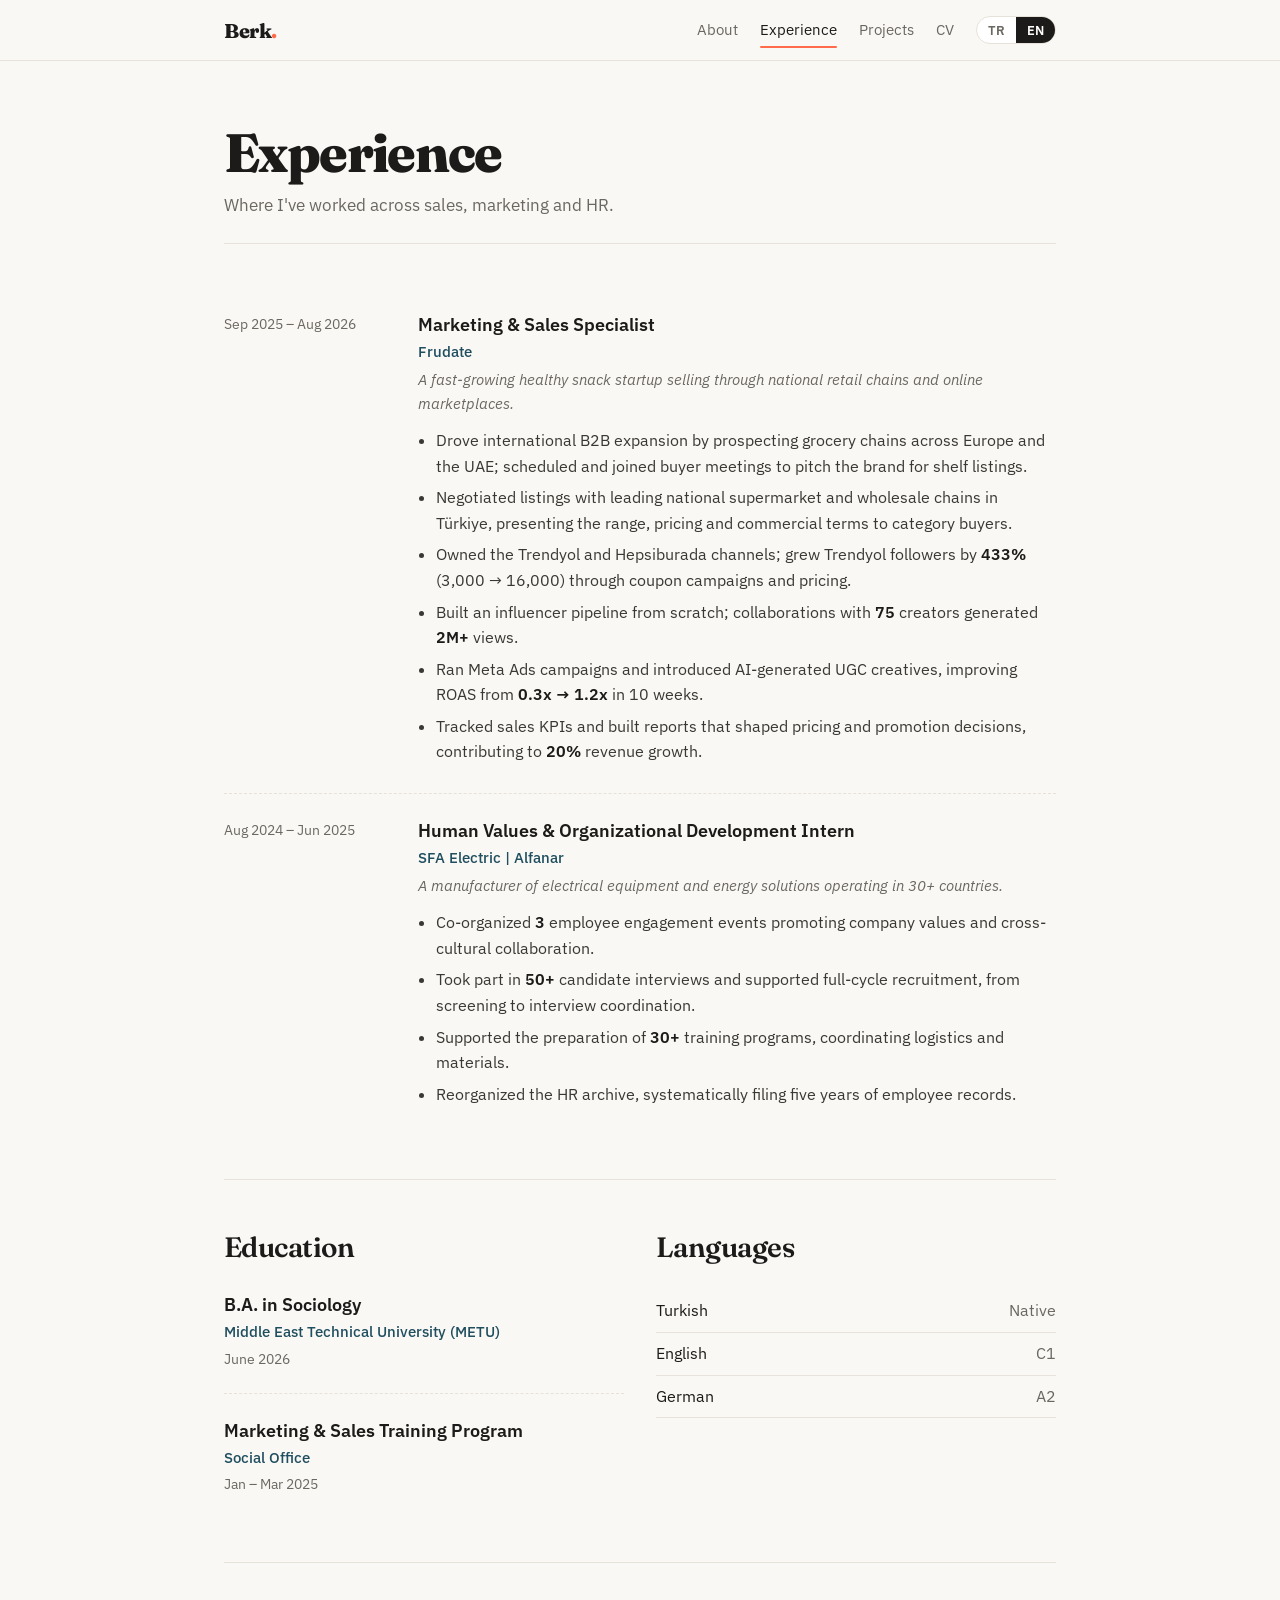
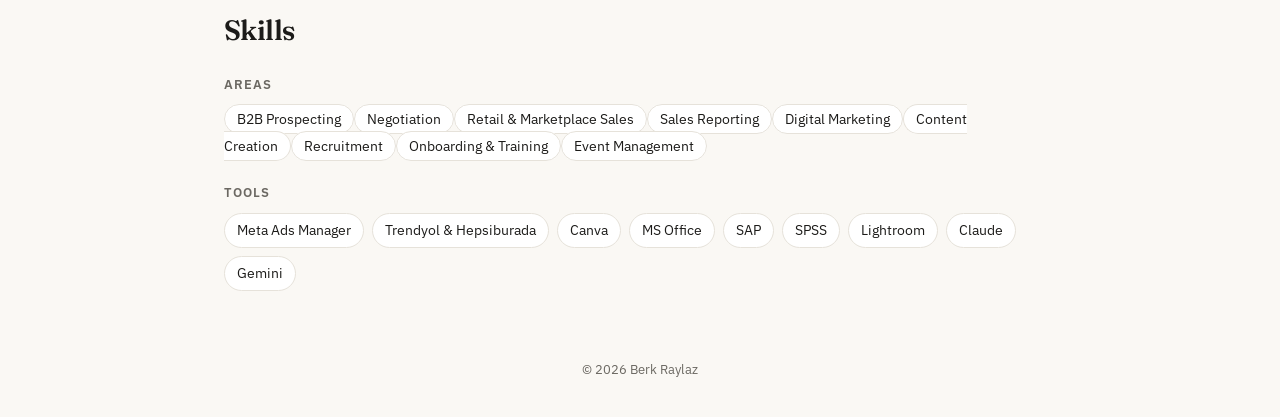
==== experience.html @ 02906b7f "Split site into Home, Experience and Projects pages; add CV PDFs Co-Authored-By: Claude Opus 5.5 <no" ====
<!DOCTYPE html>
<html lang="tr">
<head>
<meta charset="UTF-8">
<meta name="viewport" content="width=device-width, initial-scale=1.0">
<title>Deneyim · Experience — Berk Raylaz</title>
<link rel="preconnect" href="https://fonts.googleapis.com">
<link rel="preconnect" href="https://fonts.gstatic.com" crossorigin>
<link href="https://fonts.googleapis.com/css2?family=Fraunces:opsz,wght@9..144,400;9..144,600;9..144,800&family=IBM+Plex+Sans:wght@400;500;600&family=Caveat:wght@600&display=swap" rel="stylesheet">
<link rel="stylesheet" href="style.css">
</head>
<body data-page="experience">
<main class="wrap">

  <header class="page-head">
    <h1><span data-tr>Deneyim</span><span data-en>Experience</span></h1>
    <p><span data-tr>Satış, pazarlama ve insan kaynakları alanlarında çalıştığım yerler.</span><span data-en>Where I've worked across sales, marketing and HR.</span></p>
  </header>

  <section class="rv">
    <div class="job">
      <div class="date"><span data-tr>Eyl 2025 – Ağu 2026</span><span data-en>Sep 2025 – Aug 2026</span></div>
      <div>
        <h3><span data-tr>Pazarlama ve Satış Uzmanı</span><span data-en>Marketing &amp; Sales Specialist</span></h3>
        <div class="co">Frudate</div>
        <div class="desc"><span data-tr>Ulusal market zincirleri ve online pazaryerleri üzerinden satış yapan, hızla büyüyen bir sağlıklı atıştırmalık girişimi.</span><span data-en>A fast-growing healthy snack startup selling through national retail chains and online marketplaces.</span></div>
        <ul data-tr>
          <li>Avrupa ve BAE'deki market zincirlerine yönelik müşteri araştırması yaparak uluslararası B2B büyümesine öncülük ettim; raf listelemesi için alıcı görüşmeleri ayarlayıp markayı sundum.</li>
          <li>Türkiye'nin önde gelen ulusal süpermarket ve toptan satış zincirleriyle listeleme müzakereleri yürüttüm; kategori alıcılarına ürün gamını, fiyatlandırmayı ve ticari koşulları sundum.</li>
          <li>Trendyol ve Hepsiburada kanallarını yönettim; kupon kampanyaları ve fiyat düzenlemeleriyle Trendyol takipçisini <span class="num">%433</span> artırdım (3.000 → 16.000).</li>
          <li>Influencer pazarlama sürecini sıfırdan kurdum; <span class="num">75</span> içerik üreticisiyle iş birliği <span class="num">2M+</span> görüntülenme sağladı.</li>
          <li>Meta Ads kampanyalarını yönettim ve yapay zekâ destekli UGC kreatiflerini devreye alarak ROAS'ı 10 haftada <span class="num">0,3x → 1,2x</span>'e yükselttim.</li>
          <li>Satış KPI'larını takip edip fiyat ve promosyon kararlarına yön veren raporlar hazırladım; <span class="num">%20</span> gelir artışına katkı sağladım.</li>
        </ul>
        <ul data-en>
          <li>Drove international B2B expansion by prospecting grocery chains across Europe and the UAE; scheduled and joined buyer meetings to pitch the brand for shelf listings.</li>
          <li>Negotiated listings with leading national supermarket and wholesale chains in Türkiye, presenting the range, pricing and commercial terms to category buyers.</li>
          <li>Owned the Trendyol and Hepsiburada channels; grew Trendyol followers by <span class="num">433%</span> (3,000 → 16,000) through coupon campaigns and pricing.</li>
          <li>Built an influencer pipeline from scratch; collaborations with <span class="num">75</span> creators generated <span class="num">2M+</span> views.</li>
          <li>Ran Meta Ads campaigns and introduced AI-generated UGC creatives, improving ROAS from <span class="num">0.3x → 1.2x</span> in 10 weeks.</li>
          <li>Tracked sales KPIs and built reports that shaped pricing and promotion decisions, contributing to <span class="num">20%</span> revenue growth.</li>
        </ul>
      </div>
    </div>

    <div class="job">
      <div class="date"><span data-tr>Ağu 2024 – Haz 2025</span><span data-en>Aug 2024 – Jun 2025</span></div>
      <div>
        <h3><span data-tr>İnsani Değerler ve Org. Gelişim Stajyeri</span><span data-en>Human Values &amp; Organizational Development Intern</span></h3>
        <div class="co">SFA Electric | Alfanar</div>
        <div class="desc"><span data-tr>30'dan fazla ülkede faaliyet gösteren elektrik ekipmanları ve enerji çözümleri üreticisi.</span><span data-en>A manufacturer of electrical equipment and energy solutions operating in 30+ countries.</span></div>
        <ul data-tr>
          <li>Şirket değerlerini ve kültürlerarası iş birliğini destekleyen <span class="num">3</span> çalışan bağlılığı etkinliğinin organizasyonunda yer aldım.</li>
          <li><span class="num">50+</span> aday mülakatına katıldım; ön değerlendirmeden mülakat koordinasyonuna kadar işe alım süreçlerini destekledim.</li>
          <li><span class="num">30+</span> eğitim programının lojistik ve materyal hazırlığını üstlendim.</li>
          <li>İK arşivini yeniden düzenleyerek son 5 yılın personel dosyalarını sistematik hâle getirdim.</li>
        </ul>
        <ul data-en>
          <li>Co-organized <span class="num">3</span> employee engagement events promoting company values and cross-cultural collaboration.</li>
          <li>Took part in <span class="num">50+</span> candidate interviews and supported full-cycle recruitment, from screening to interview coordination.</li>
          <li>Supported the preparation of <span class="num">30+</span> training programs, coordinating logistics and materials.</li>
          <li>Reorganized the HR archive, systematically filing five years of employee records.</li>
        </ul>
      </div>
    </div>
  </section>

  <section class="rv">
    <div class="grid2">
      <div>
        <h2><span data-tr>Eğitim</span><span data-en>Education</span></h2>
        <div class="job" style="grid-template-columns:1fr;padding-top:0">
          <div>
            <h3><span data-tr>Sosyoloji Lisans</span><span data-en>B.A. in Sociology</span></h3>
            <div class="co"><span data-tr>Orta Doğu Teknik Üniversitesi (ODTÜ)</span><span data-en>Middle East Technical University (METU)</span></div>
            <div class="date"><span data-tr>Haziran 2026</span><span data-en>June 2026</span></div>
          </div>
        </div>
        <div class="job" style="grid-template-columns:1fr">
          <div>
            <h3><span data-tr>Pazarlama ve Satış Eğitim Programı</span><span data-en>Marketing &amp; Sales Training Program</span></h3>
            <div class="co">Social Office</div>
            <div class="date"><span data-tr>Ocak – Mart 2025</span><span data-en>Jan – Mar 2025</span></div>
          </div>
        </div>
      </div>
      <div>
        <h2><span data-tr>Diller</span><span data-en>Languages</span></h2>
        <div class="langrow"><span data-tr>Türkçe</span><span data-en>Turkish</span><span><span data-tr>Ana dil</span><span data-en>Native</span></span></div>
        <div class="langrow"><span data-tr>İngilizce</span><span data-en>English</span><span>C1</span></div>
        <div class="langrow"><span data-tr>Almanca</span><span data-en>German</span><span>A2</span></div>
      </div>
    </div>
  </section>

  <section class="rv">
    <h2><span data-tr>Yetkinlikler</span><span data-en>Skills</span></h2>
    <div class="sub"><span data-tr>Alanlar</span><span data-en>Areas</span></div>
    <div class="tags" data-tr style="margin-bottom:22px">
      <span class="tag">B2B Müşteri Bulma</span><span class="tag">Müzakere</span><span class="tag">Perakende ve Pazaryeri Satışı</span><span class="tag">Satış Raporlama</span><span class="tag">Dijital Pazarlama</span><span class="tag">İçerik Üretimi</span><span class="tag">İşe Alım</span><span class="tag">Oryantasyon ve Eğitim</span><span class="tag">Etkinlik Yönetimi</span>
    </div>
    <div class="tags" data-en style="margin-bottom:22px">
      <span class="tag">B2B Prospecting</span><span class="tag">Negotiation</span><span class="tag">Retail &amp; Marketplace Sales</span><span class="tag">Sales Reporting</span><span class="tag">Digital Marketing</span><span class="tag">Content Creation</span><span class="tag">Recruitment</span><span class="tag">Onboarding &amp; Training</span><span class="tag">Event Management</span>
    </div>
    <div class="sub"><span data-tr>Araçlar</span><span data-en>Tools</span></div>
    <div class="tags">
      <span class="tag">Meta Ads Manager</span><span class="tag">Trendyol &amp; Hepsiburada</span><span class="tag">Canva</span><span class="tag">MS Office</span><span class="tag">SAP</span><span class="tag">SPSS</span><span class="tag">Lightroom</span><span class="tag">Claude</span><span class="tag">Gemini</span>
    </div>
  </section>

</main>
<script src="main.js"></script>
</body>
</html>
---- style.css ----
:root{
  --ink:#1c1b19; --muted:#6b6862; --line:#e6e2da; --paper:#faf8f4; --white:#fff;
  --accent:#1f4e5f;
  --coral:#ff6b4a; --sun:#ffc93c; --teal:#2ec4b6; --plum:#7b5cff; --pink:#ff8fc7;
}
*{box-sizing:border-box;margin:0;padding:0}
html{scroll-behavior:smooth}
body{font-family:'IBM Plex Sans',system-ui,sans-serif;color:var(--ink);background:var(--paper);line-height:1.65;font-size:16.5px;min-height:100vh;display:flex;flex-direction:column}
main{flex:1}
a{color:inherit}
.wrap{max-width:880px;margin:0 auto;padding:0 24px}

/* NAV */
nav{position:sticky;top:0;z-index:10;background:rgba(250,248,244,.9);backdrop-filter:blur(8px);border-bottom:1px solid var(--line)}
nav .wrap{display:flex;align-items:center;justify-content:space-between;height:60px;gap:16px}
.logo{font-family:'Fraunces',serif;font-weight:800;font-size:20px;text-decoration:none;letter-spacing:-.02em}
.logo span{color:var(--coral)}
.links{display:flex;gap:22px;align-items:center;font-size:14.5px}
.links a{text-decoration:none;color:var(--muted);transition:color .2s;position:relative}
.links a:hover,.links a.active{color:var(--ink)}
.links a.active::after{content:"";position:absolute;left:0;right:0;bottom:-6px;height:2px;background:var(--coral);border-radius:2px}
.lang{display:flex;border:1px solid var(--line);border-radius:999px;overflow:hidden;background:var(--white)}
.lang button{border:0;background:none;padding:5px 11px;font:600 12.5px 'IBM Plex Sans',sans-serif;cursor:pointer;color:var(--muted)}
.lang button.on{background:var(--ink);color:var(--white)}
@media(max-width:600px){.links{gap:14px;font-size:13.5px}.logo{font-size:18px}}
@media(max-width:440px){.links a.hide-sm{display:none}}

/* BUTTONS */
.btns{display:flex;gap:12px;flex-wrap:wrap}
.btn{display:inline-block;padding:11px 20px;border-radius:10px;text-decoration:none;font-weight:600;font-size:15px;transition:transform .15s,box-shadow .15s}
.btn.dark{background:var(--ink);color:var(--white)}
.btn.light{border:1.5px solid var(--ink)}
.btn:hover{transform:translateY(-2px);box-shadow:0 6px 16px rgba(0,0,0,.1)}

/* HOME */
.hero{padding:72px 0 40px;display:grid;grid-template-columns:1fr 210px;gap:48px;align-items:center}
.hero h1{font-family:'Fraunces',serif;font-weight:800;font-size:clamp(44px,7vw,68px);line-height:1.02;letter-spacing:-.035em}
.hero .role{margin-top:14px;font-size:19px;color:var(--accent);font-weight:500}
.hero .loc{margin-top:4px;color:var(--muted);font-size:15px}
.hero .bio{margin-top:22px;max-width:560px;color:#33312d}
.hero .bio p{margin-bottom:12px}
.hero .btns{margin-top:24px}
.photo{position:relative;width:210px;height:210px;border-radius:50%;overflow:hidden;background:linear-gradient(135deg,var(--accent),#3d7f93);display:grid;place-items:center;color:#fff;font-family:'Fraunces',serif;font-size:60px;font-weight:600;box-shadow:0 0 0 8px var(--white),0 0 0 9px var(--line)}
.photo img{position:absolute;inset:0;width:100%;height:100%;object-fit:cover}
@media(max-width:680px){.hero{grid-template-columns:1fr;padding-top:40px;gap:28px}.photo{width:140px;height:140px;font-size:42px;order:-1}}

.contact-box{margin:16px 0 72px;padding:32px;border:1px solid var(--line);border-radius:20px;background:var(--white);display:grid;grid-template-columns:1fr auto;gap:24px;align-items:center}
.contact-box h2{margin-bottom:4px}
.contact-box p{color:var(--muted)}
.contact-list{display:flex;flex-direction:column;gap:10px;min-width:240px}
.contact-list a{display:flex;align-items:center;gap:12px;padding:10px 14px;border:1px solid var(--line);border-radius:12px;text-decoration:none;font-size:15px;font-weight:500;transition:border-color .2s,transform .15s}
.contact-list a:hover{border-color:var(--ink);transform:translateX(3px)}
.contact-list .ic{width:26px;height:26px;border-radius:7px;display:grid;place-items:center;font-size:13px;font-weight:700;color:#fff;flex-shrink:0}
@media(max-width:680px){.contact-box{grid-template-columns:1fr;padding:24px}.contact-list{min-width:0}}

/* PAGE HEADER */
.page-head{padding:64px 0 24px}
.page-head h1{font-family:'Fraunces',serif;font-weight:800;font-size:clamp(38px,6vw,54px);letter-spacing:-.03em;line-height:1.05}
.page-head p{margin-top:10px;color:var(--muted);max-width:560px}

/* SERIOUS SECTIONS */
section{padding:44px 0;border-top:1px solid var(--line)}
h2{font-family:'Fraunces',serif;font-weight:600;font-size:28px;letter-spacing:-.02em;margin-bottom:20px}
.job{display:grid;grid-template-columns:170px 1fr;gap:24px;padding:22px 0;border-bottom:1px dashed var(--line)}
.job:last-child{border-bottom:0}
.job .date{color:var(--muted);font-size:14px;padding-top:3px}
.job h3{font-size:18px;font-weight:600}
.job .co{color:var(--accent);font-weight:500;font-size:15px}
.job .desc{color:var(--muted);font-size:14.5px;margin-top:4px;font-style:italic}
.job ul{margin:12px 0 0 18px;color:#3a3833;font-size:15.5px}
.job li{margin-bottom:6px}
.num{font-weight:600;color:var(--ink)}
@media(max-width:680px){.job{grid-template-columns:1fr;gap:4px}}
.grid2{display:grid;grid-template-columns:1fr 1fr;gap:32px}
@media(max-width:680px){.grid2{grid-template-columns:1fr}}
.tags{display:flex;flex-wrap:wrap;gap:8px}
.tag{border:1px solid var(--line);background:var(--white);padding:5px 12px;border-radius:999px;font-size:14px}
.sub{font-size:13px;text-transform:uppercase;letter-spacing:.08em;color:var(--muted);margin-bottom:10px;font-weight:600}
.langrow{display:flex;justify-content:space-between;padding:8px 0;border-bottom:1px solid var(--line);font-size:15.5px}
.langrow span:last-child{color:var(--muted)}

/* COLORFUL (projects page) */
body.fun-page{background:var(--ink);color:#fff}
body.fun-page nav{background:rgba(28,27,25,.85);border-bottom-color:#33312d}
body.fun-page .links a{color:#a9a59d}
body.fun-page .links a:hover,body.fun-page .links a.active{color:#fff}
body.fun-page .logo{color:#fff}
body.fun-page .lang{background:#2a2926;border-color:#3a3833}
body.fun-page .lang button{color:#a9a59d}
body.fun-page .lang button.on{background:#fff;color:var(--ink)}
body.fun-page .page-head p{color:#c9c5bd}
body.fun-page footer{color:#8a867e}
.scribble{font-family:'Caveat',cursive;color:var(--sun);font-weight:600;margin-left:6px}
.blob{position:fixed;border-radius:50%;filter:blur(70px);opacity:.3;pointer-events:none;z-index:-1}
.b1{width:380px;height:380px;background:var(--coral);top:40px;right:-100px;animation:float 9s ease-in-out infinite}
.b2{width:320px;height:320px;background:var(--plum);bottom:-60px;left:-100px;animation:float 11s ease-in-out infinite reverse}
@keyframes float{50%{transform:translate(30px,25px) scale(1.08)}}
.cards{display:grid;grid-template-columns:repeat(2,1fr);gap:22px;padding:24px 0 80px}
@media(max-width:680px){.cards{grid-template-columns:1fr}}
.card{border-radius:20px;padding:28px;color:var(--ink);transition:transform .25s cubic-bezier(.3,1.6,.6,1);position:relative}
.card.c1{background:var(--sun);transform:rotate(-1.2deg)}
.card.c2{background:var(--teal);transform:rotate(1deg)}
.card.c3{background:var(--pink);transform:rotate(.8deg)}
.card.c4{background:var(--coral);transform:rotate(-.9deg)}
.card:hover{transform:rotate(0) translateY(-6px) scale(1.02)}
.card .emoji{font-size:34px;line-height:1}
.card h3{font-family:'Fraunces',serif;font-weight:800;font-size:23px;margin:12px 0 2px;letter-spacing:-.02em}
.card .meta{font-size:13.5px;font-weight:600;opacity:.7;margin-bottom:10px}
.card p{font-size:15px}
.card ul{margin:10px 0 0 18px;font-size:14.5px}
.card li{margin-bottom:4px}
.card .pill{display:inline-block;margin-top:14px;background:var(--ink);color:#fff;padding:5px 12px;border-radius:999px;font-size:13px;font-weight:600;text-decoration:none}
.soon{position:absolute;top:18px;right:18px;background:#fff;padding:3px 10px;border-radius:999px;font-size:12px;font-weight:700;animation:pulse 2s infinite}
@keyframes pulse{50%{transform:scale(1.08)}}

footer{text-align:center;color:var(--muted);font-size:13px;padding:24px 0 36px}

/* reveal */
.rv{opacity:0;transform:translateY(18px);transition:opacity .7s ease,transform .7s ease}
.rv.in{opacity:1;transform:none}
@media(prefers-reduced-motion:reduce){.rv{opacity:1;transform:none}.b1,.b2,.soon{animation:none}}

/* language */
[data-en]{display:none}
html[lang=en] [data-tr]{display:none}
html[lang=en] [data-en]{display:revert}
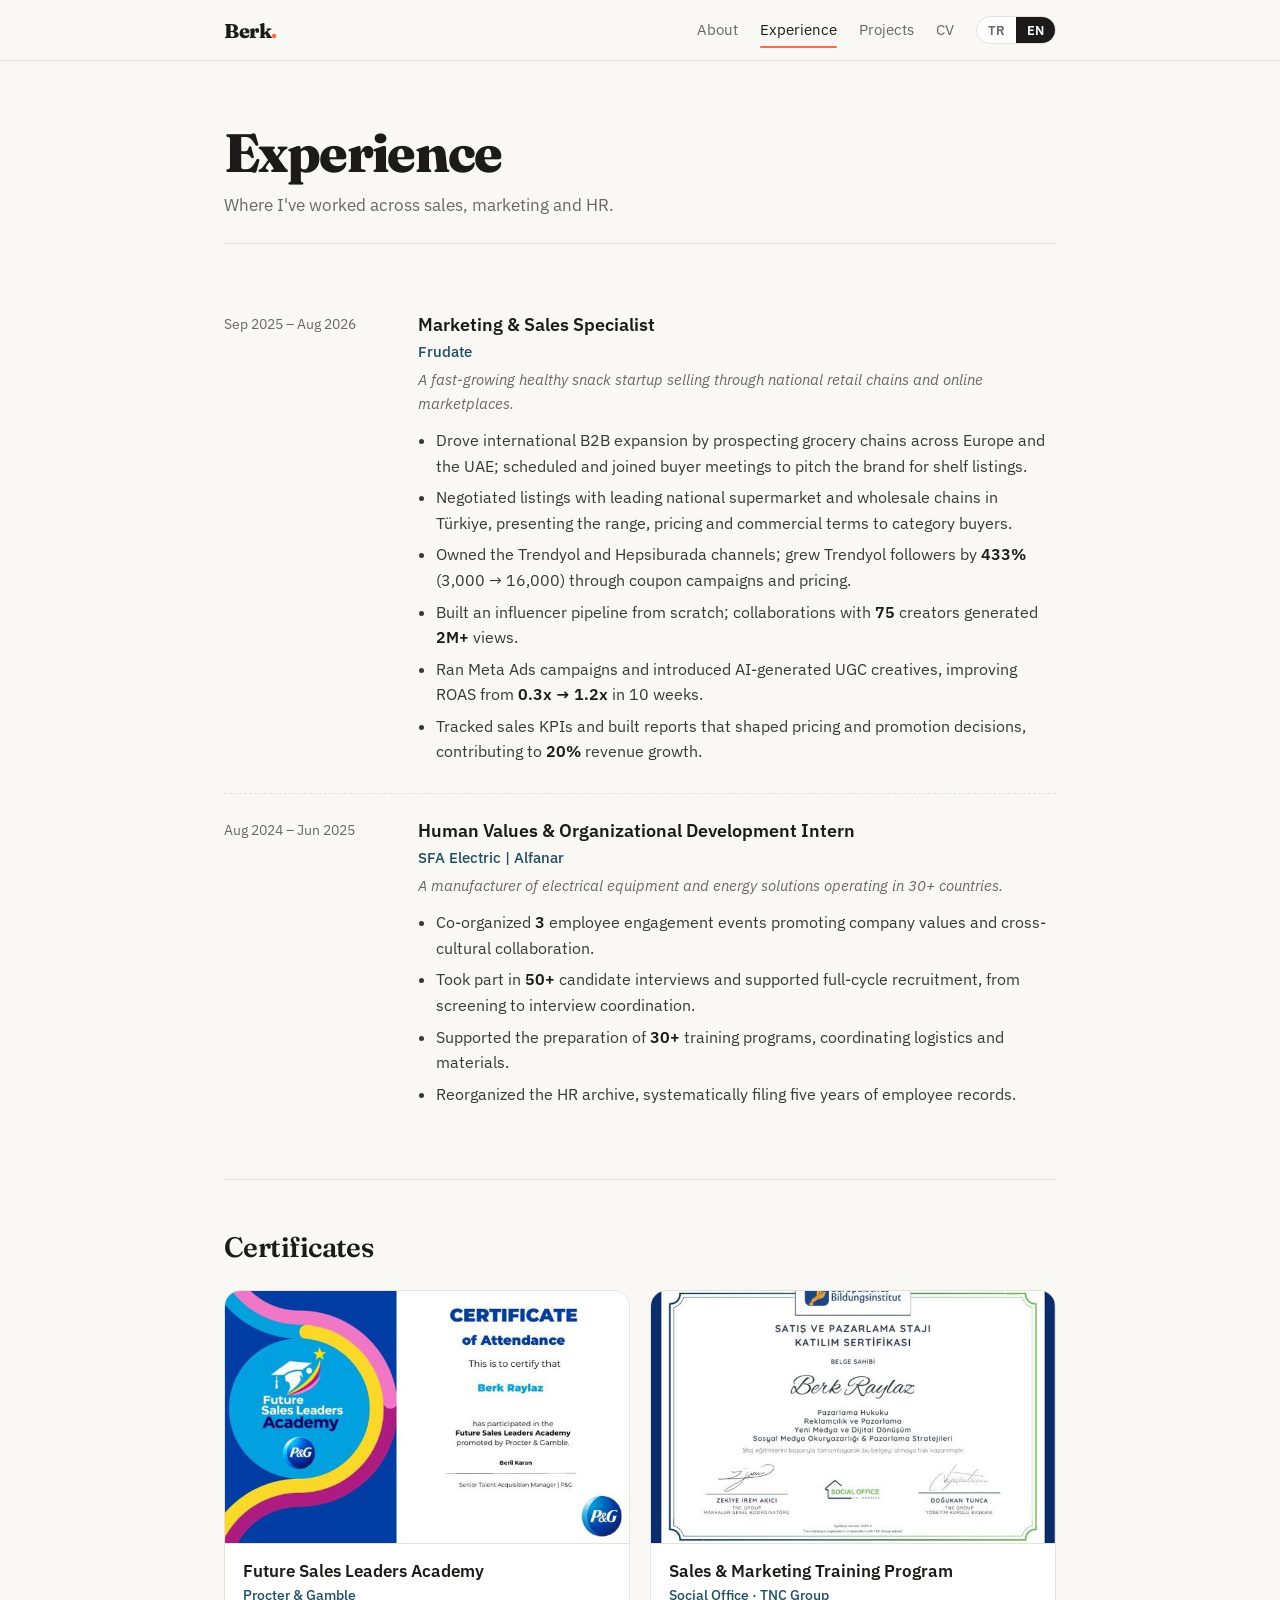
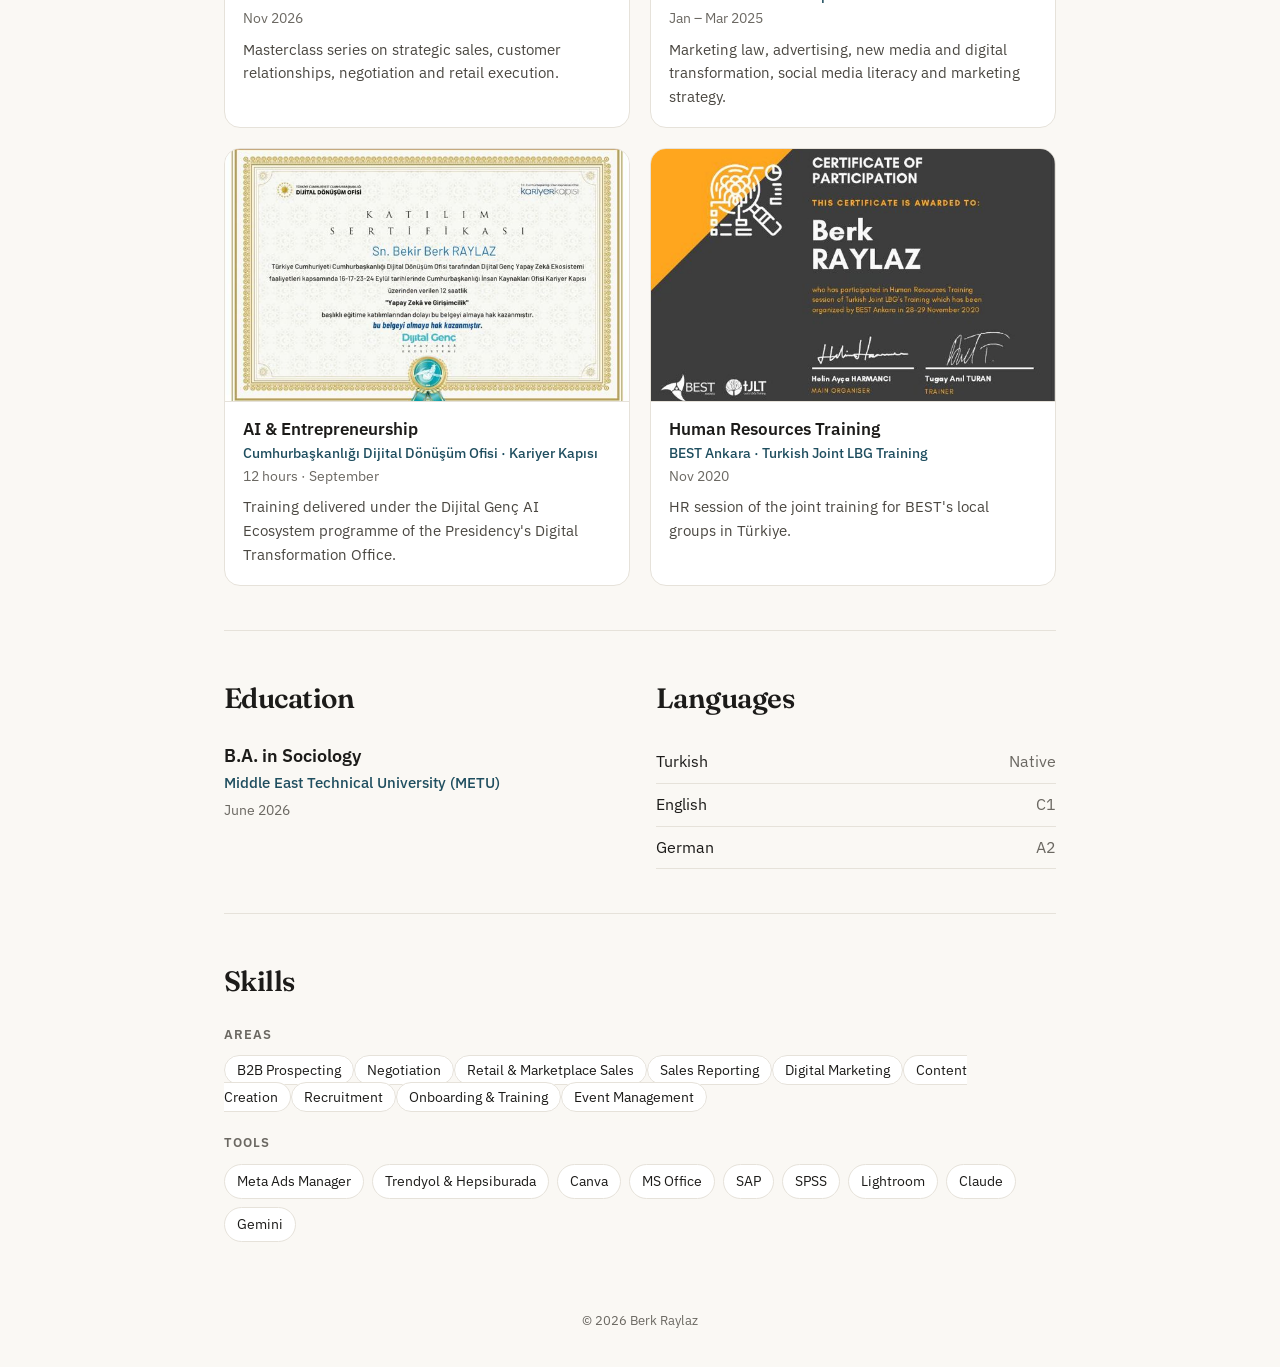
==== commit 9ae2fbba: "Add certificates section to Experience page Co-Authored-By: Claude Opus 5.5 <noreply@anthropic.com> " ====
--- a/experience.html
+++ b/experience.html
@@ -66,6 +66,48 @@
   </section>
 
   <section class="rv">
+    <h2><span data-tr>Sertifikalar</span><span data-en>Certificates</span></h2>
+    <div class="certs">
+      <a class="cert" href="certificates/pg-future-sales-leaders.pdf" target="_blank" rel="noopener">
+        <div class="cert-img"><img src="certificates/thumb-pg-future-sales-leaders.jpg" alt="" loading="lazy"></div>
+        <div class="cert-body">
+          <h3><span data-tr>Future Sales Leaders Academy</span><span data-en>Future Sales Leaders Academy</span></h3>
+          <div class="co">Procter &amp; Gamble</div>
+          <div class="date"><span data-tr>Kasım 2026</span><span data-en>Nov 2026</span></div>
+          <p><span data-tr>Stratejik satış, müşteri ilişkileri, müzakere ve perakende uygulaması üzerine masterclass serisi.</span><span data-en>Masterclass series on strategic sales, customer relationships, negotiation and retail execution.</span></p>
+        </div>
+      </a>
+      <a class="cert" href="certificates/satis-pazarlama-programi.pdf" target="_blank" rel="noopener">
+        <div class="cert-img"><img src="certificates/thumb-satis-pazarlama-programi.jpg" alt="" loading="lazy"></div>
+        <div class="cert-body">
+          <h3><span data-tr>Satış ve Pazarlama Eğitim Programı</span><span data-en>Sales &amp; Marketing Training Program</span></h3>
+          <div class="co">Social Office · TNC Group</div>
+          <div class="date"><span data-tr>Ocak – Mart 2025</span><span data-en>Jan – Mar 2025</span></div>
+          <p><span data-tr>Pazarlama hukuku, reklamcılık, yeni medya ve dijital dönüşüm, sosyal medya okuryazarlığı ve pazarlama stratejileri.</span><span data-en>Marketing law, advertising, new media and digital transformation, social media literacy and marketing strategy.</span></p>
+        </div>
+      </a>
+      <a class="cert" href="certificates/yapay-zeka-girisimcilik.jpg" target="_blank" rel="noopener">
+        <div class="cert-img"><img src="certificates/thumb-yapay-zeka-girisimcilik.jpg" alt="" loading="lazy"></div>
+        <div class="cert-body">
+          <h3><span data-tr>Yapay Zekâ ve Girişimcilik</span><span data-en>AI &amp; Entrepreneurship</span></h3>
+          <div class="co">Cumhurbaşkanlığı Dijital Dönüşüm Ofisi · Kariyer Kapısı</div>
+          <div class="date"><span data-tr>12 saat · Eylül</span><span data-en>12 hours · September</span></div>
+          <p><span data-tr>Dijital Genç Yapay Zekâ Ekosistemi kapsamında verilen eğitim.</span><span data-en>Training delivered under the Dijital Genç AI Ecosystem programme of the Presidency's Digital Transformation Office.</span></p>
+        </div>
+      </a>
+      <a class="cert" href="certificates/best-hr-training.pdf" target="_blank" rel="noopener">
+        <div class="cert-img"><img src="certificates/thumb-best-hr-training.jpg" alt="" loading="lazy"></div>
+        <div class="cert-body">
+          <h3><span data-tr>İnsan Kaynakları Eğitimi</span><span data-en>Human Resources Training</span></h3>
+          <div class="co">BEST Ankara · Turkish Joint LBG Training</div>
+          <div class="date"><span data-tr>Kasım 2020</span><span data-en>Nov 2020</span></div>
+          <p><span data-tr>BEST yerel gruplarının ortak eğitim programında İK oturumu.</span><span data-en>HR session of the joint training for BEST's local groups in Türkiye.</span></p>
+        </div>
+      </a>
+    </div>
+  </section>
+
+  <section class="rv">
     <div class="grid2">
       <div>
         <h2><span data-tr>Eğitim</span><span data-en>Education</span></h2>
@@ -74,13 +116,6 @@
             <h3><span data-tr>Sosyoloji Lisans</span><span data-en>B.A. in Sociology</span></h3>
             <div class="co"><span data-tr>Orta Doğu Teknik Üniversitesi (ODTÜ)</span><span data-en>Middle East Technical University (METU)</span></div>
             <div class="date"><span data-tr>Haziran 2026</span><span data-en>June 2026</span></div>
-          </div>
-        </div>
-        <div class="job" style="grid-template-columns:1fr">
-          <div>
-            <h3><span data-tr>Pazarlama ve Satış Eğitim Programı</span><span data-en>Marketing &amp; Sales Training Program</span></h3>
-            <div class="co">Social Office</div>
-            <div class="date"><span data-tr>Ocak – Mart 2025</span><span data-en>Jan – Mar 2025</span></div>
           </div>
         </div>
       </div>
--- a/style.css
+++ b/style.css
@@ -33,7 +33,15 @@
 .btn:hover{transform:translateY(-2px);box-shadow:0 6px 16px rgba(0,0,0,.1)}
 
 /* HOME */
-.hero{padding:72px 0 40px;display:grid;grid-template-columns:1fr 210px;gap:48px;align-items:center}
+.cover{margin-top:24px;height:300px;border-radius:22px;background:url(cover.jpg) center 88%/cover no-repeat,#24403f;position:relative;overflow:hidden}
+.cover::after{content:"";position:absolute;inset:0;background:linear-gradient(to bottom,rgba(0,0,0,0) 55%,rgba(0,0,0,.18))}
+.hero{padding:0 0 40px;display:block}
+.hero .photo{margin:-105px 0 0 36px;position:relative;z-index:2}
+.hero .photo + div{margin-top:22px}
+@media(max-width:680px){
+  .cover{height:170px;border-radius:16px;margin-top:16px}
+  .hero .photo{margin:-70px 0 0 20px}
+}
 .hero h1{font-family:'Fraunces',serif;font-weight:800;font-size:clamp(44px,7vw,68px);line-height:1.02;letter-spacing:-.035em}
 .hero .role{margin-top:14px;font-size:19px;color:var(--accent);font-weight:500}
 .hero .loc{margin-top:4px;color:var(--muted);font-size:15px}
@@ -42,7 +50,7 @@
 .hero .btns{margin-top:24px}
 .photo{position:relative;width:210px;height:210px;border-radius:50%;overflow:hidden;background:linear-gradient(135deg,var(--accent),#3d7f93);display:grid;place-items:center;color:#fff;font-family:'Fraunces',serif;font-size:60px;font-weight:600;box-shadow:0 0 0 8px var(--white),0 0 0 9px var(--line)}
 .photo img{position:absolute;inset:0;width:100%;height:100%;object-fit:cover}
-@media(max-width:680px){.hero{grid-template-columns:1fr;padding-top:40px;gap:28px}.photo{width:140px;height:140px;font-size:42px;order:-1}}
+@media(max-width:680px){.photo{width:140px;height:140px;font-size:42px}}
 
 .contact-box{margin:16px 0 72px;padding:32px;border:1px solid var(--line);border-radius:20px;background:var(--white);display:grid;grid-template-columns:1fr auto;gap:24px;align-items:center}
 .contact-box h2{margin-bottom:4px}
@@ -124,3 +132,17 @@
 [data-en]{display:none}
 html[lang=en] [data-tr]{display:none}
 html[lang=en] [data-en]{display:revert}
+
+/* CERTIFICATES */
+.certs{display:grid;grid-template-columns:repeat(2,1fr);gap:20px}
+@media(max-width:680px){.certs{grid-template-columns:1fr}}
+.cert{display:flex;flex-direction:column;border:1px solid var(--line);border-radius:16px;background:var(--white);overflow:hidden;text-decoration:none;transition:transform .2s,box-shadow .2s,border-color .2s}
+.cert:hover{transform:translateY(-4px);box-shadow:0 10px 24px rgba(0,0,0,.08);border-color:#d3cec4}
+.cert-img{aspect-ratio:16/10;background:#f1eee8;overflow:hidden;border-bottom:1px solid var(--line)}
+.cert-img img{width:100%;height:100%;object-fit:cover;object-position:center;transition:transform .4s}
+.cert:hover .cert-img img{transform:scale(1.04)}
+.cert-body{padding:16px 18px 18px}
+.cert-body h3{font-size:16.5px;font-weight:600;line-height:1.35}
+.cert-body .co{color:var(--accent);font-weight:500;font-size:14px;margin-top:2px}
+.cert-body .date{color:var(--muted);font-size:13.5px}
+.cert-body p{color:#4a4741;font-size:14.5px;margin-top:8px}
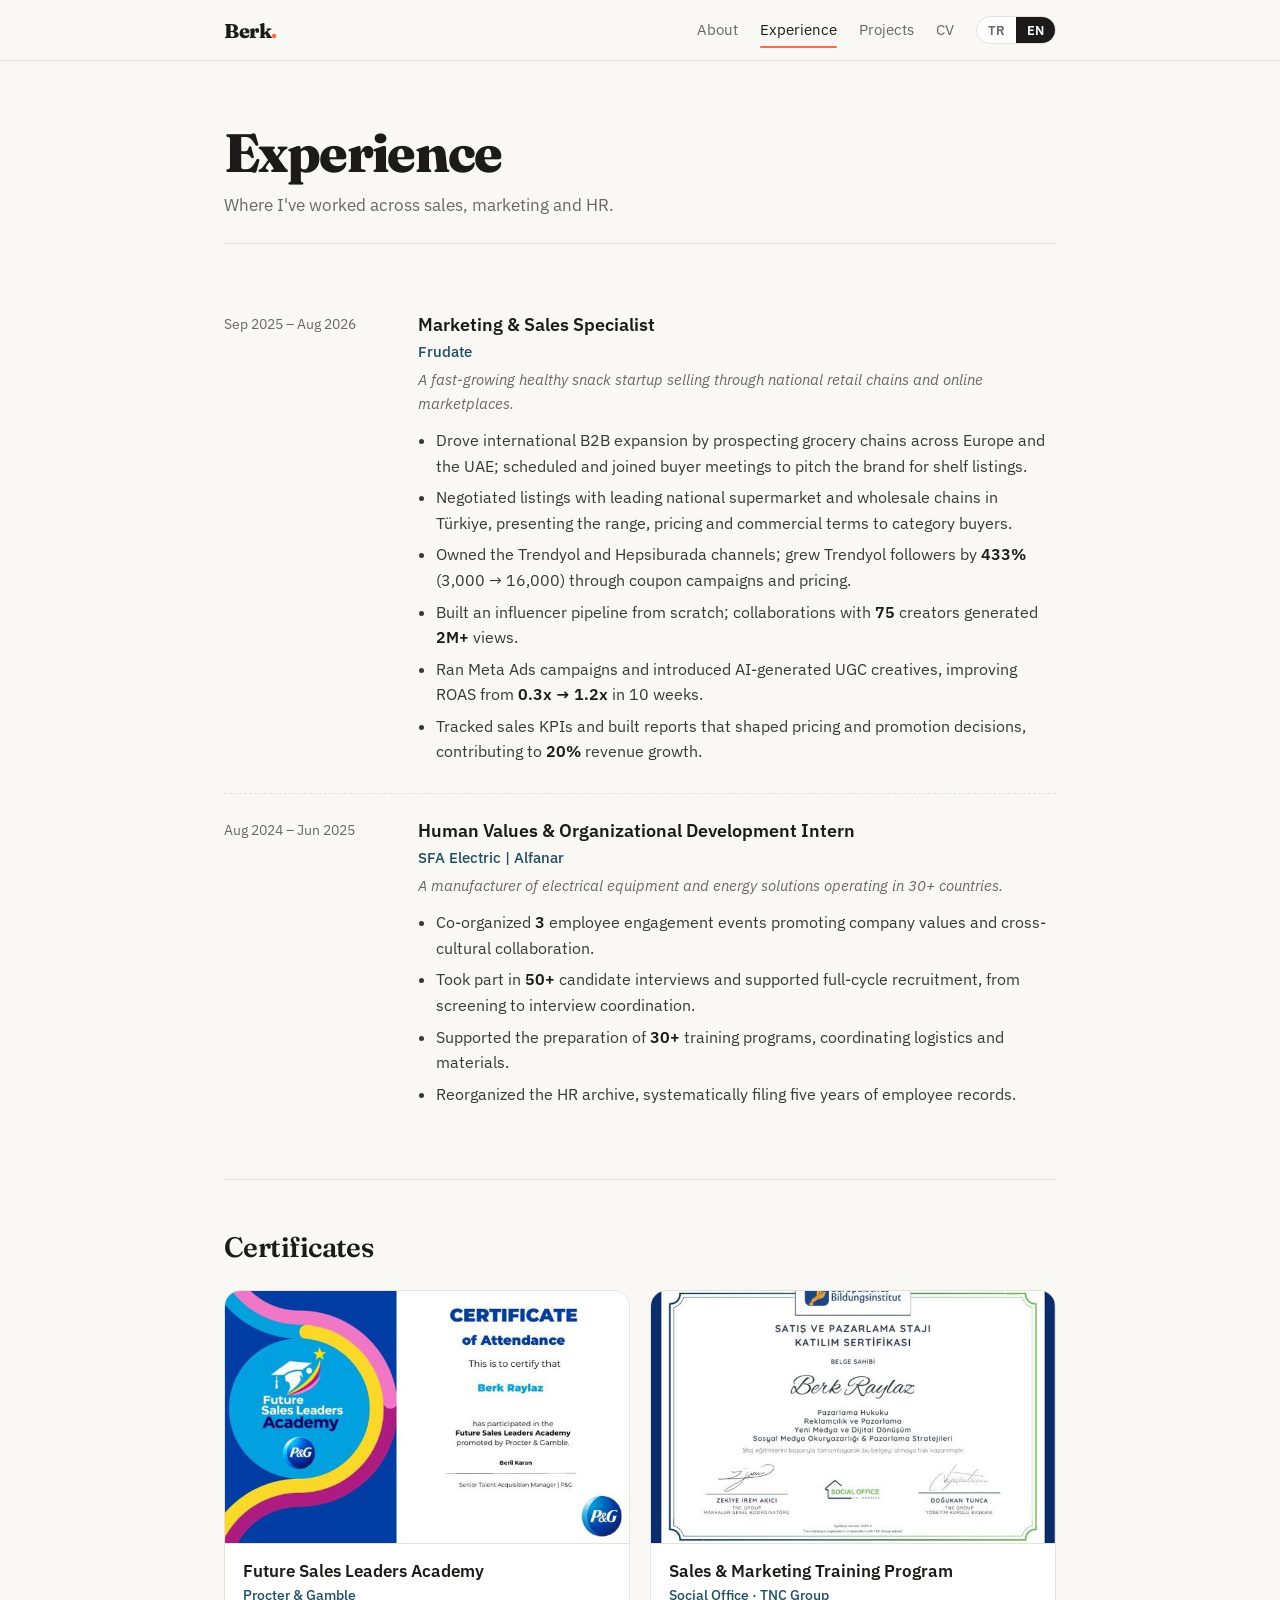
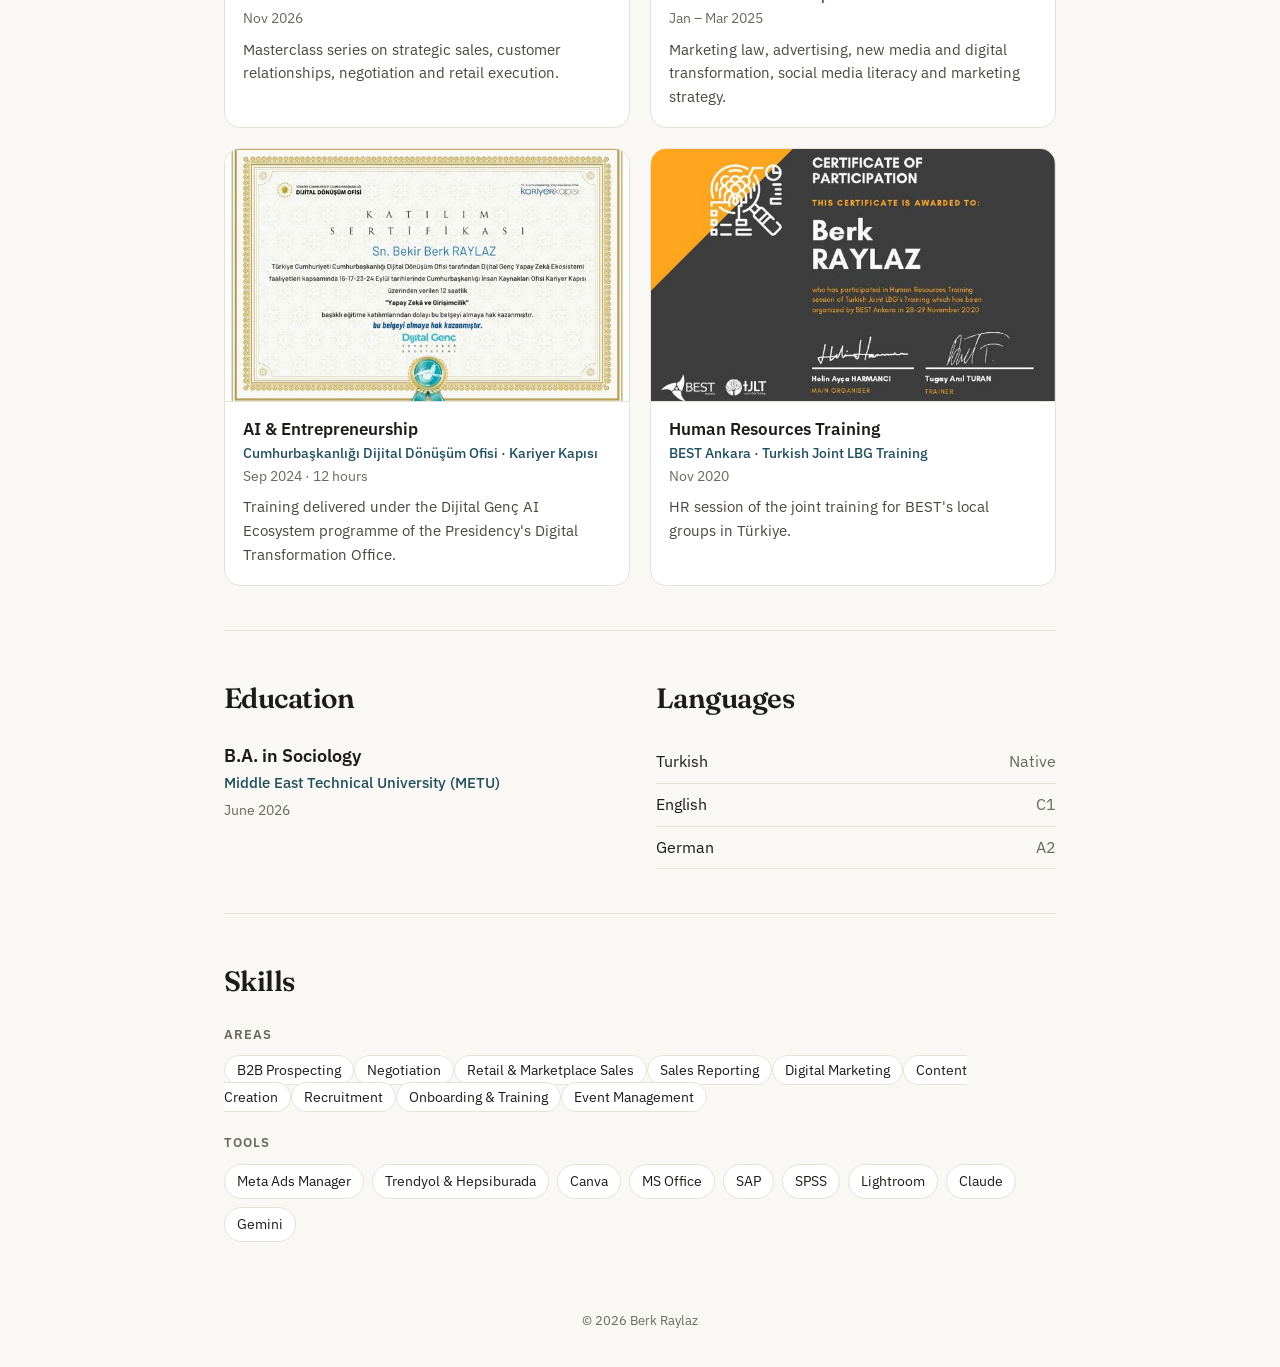
==== commit 63639a88: "Add year to AI & Entrepreneurship certificate Co-Authored-By: Claude Opus 5.5 <noreply@anthropic.com" ====
--- a/experience.html
+++ b/experience.html
@@ -91,7 +91,7 @@
         <div class="cert-body">
           <h3><span data-tr>Yapay Zekâ ve Girişimcilik</span><span data-en>AI &amp; Entrepreneurship</span></h3>
           <div class="co">Cumhurbaşkanlığı Dijital Dönüşüm Ofisi · Kariyer Kapısı</div>
-          <div class="date"><span data-tr>12 saat · Eylül</span><span data-en>12 hours · September</span></div>
+          <div class="date"><span data-tr>Eylül 2024 · 12 saat</span><span data-en>Sep 2024 · 12 hours</span></div>
           <p><span data-tr>Dijital Genç Yapay Zekâ Ekosistemi kapsamında verilen eğitim.</span><span data-en>Training delivered under the Dijital Genç AI Ecosystem programme of the Presidency's Digital Transformation Office.</span></p>
         </div>
       </a>
